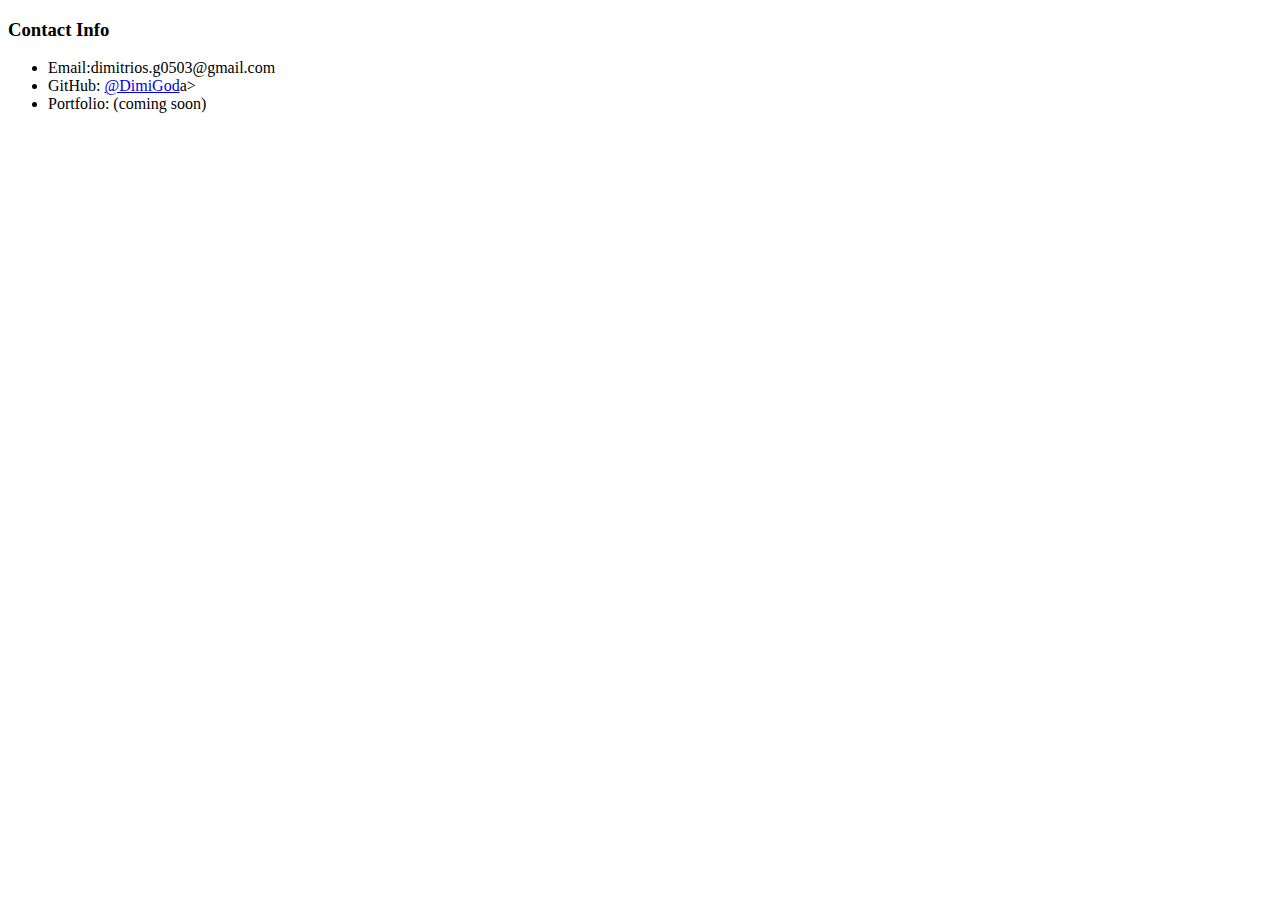
==== contact.html @ 52e7ef44 "added the html files and css for my portfolio to the .io folder to make it an interactive and viewab" ====
<!DOCTYPE html>
    <html lang="en">
        <h3>Contact Info</h3>
        
        <ul>
                <li>Email:dimitrios.g0503@gmail.com</li>
    
                <li>GitHub: <a href="https://github.com/DimiGod">@DimiGod</a>a></li>
    
                <li>Portfolio: (coming soon)</li>
    
            </ul>
    
            <br />
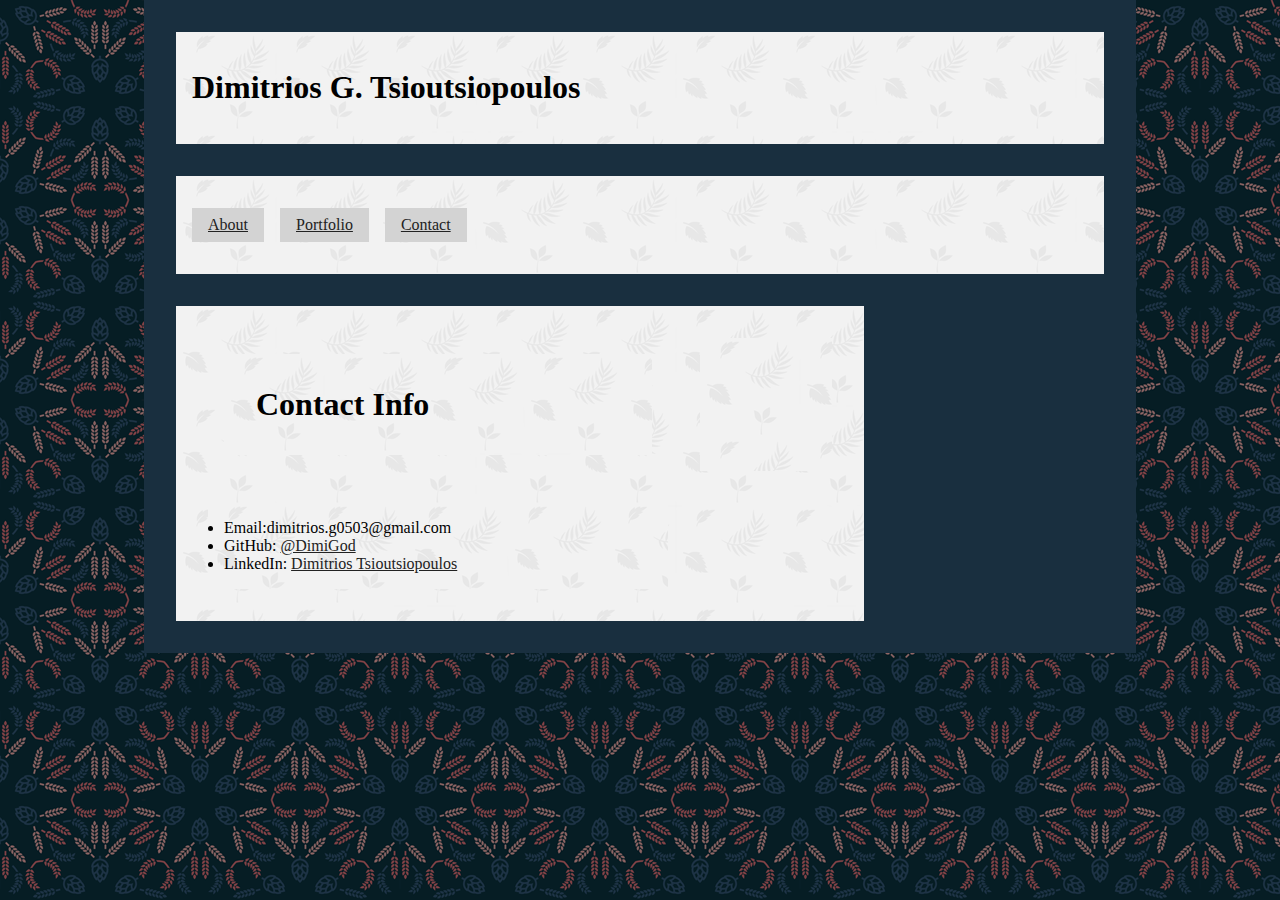
==== commit 63b19904: "updated the files from the previous repository" ====
--- a/contact.html
+++ b/contact.html
@@ -1,14 +1,41 @@
 <!DOCTYPE html>
-    <html lang="en">
-        <h3>Contact Info</h3>
+<html lang="en-us">
+
+<head>
+    <meta charset="utf-8"/>
+    <title>About Me</title>
+    <link rel="stylesheet" type="text/css" href="assets/css/style.css">
+    <link href="https://fonts.googleapis.com/css?family=Monoton|Press+Start+2P&display=swap" rel="stylesheet">
+    <meta name="description" content="Profile with descriptions for Dimitrios Tsioutsiopoulos">
+    <meta name="author" content="Dimitrios Tsioutsiopoulos">
+
+</head>
+
+<body>
+    <div id="container">
+        <header>
+            <h1>Dimitrios G. Tsioutsiopoulos</h1>
+        </header>
+
+        <nav>
+            <ul>
+                <li><a href="index.html">About</a></li>
+                <li><a href="portfolio.html">Portfolio</a></li>
+                <li><a href="Contact.html">Contact</a></li>
+            </ul>
+        </nav>
+    <body>
+        <div id="container">
+        <h1>Contact Info</h1>
+        <p>
         
         <ul>
                 <li>Email:dimitrios.g0503@gmail.com</li>
     
-                <li>GitHub: <a href="https://github.com/DimiGod">@DimiGod</a>a></li>
+                <li>GitHub: <a href="https://github.com/DimiGod">@DimiGod</a></li>
     
-                <li>Portfolio: (coming soon)</li>
+                <li>LinkedIn: <a href="https://www.linkedin.com/in/tsioutsiopoulosd/">Dimitrios Tsioutsiopoulos</a></li>
     
-            </ul>
-    
-            <br />+        </ul>
+        </div>
+    </body>--- a/assets/css/style.css
+++ b/assets/css/style.css
@@ -0,0 +1,109 @@
+body{
+    padding: 0;
+    margin: 0;
+    background-image: url(../images/wheat.png); 
+}
+
+aside{
+    text-align: left;
+}
+
+figure{
+    float: right;
+    width: 11em;
+    margin-right: 0;
+    margin-top: 0;
+    margin-left: 1em;
+    margin-bottom: 1em;
+}
+
+figure img {
+    width:100%;
+}
+
+figure{
+    position: relative;
+}
+
+figcaption {
+    position: absolute;
+    bottom: 1.5em;
+    text-align: center;
+    width: 100%;
+    background-color: #eeeeee;
+    padding: 0.25em 0 0.25em 0;
+}
+
+nav ul {
+    list-style: none;
+    padding-left: 0;
+    display: flex;
+    flex-direction: row;
+    flex-wrap: wrap;
+    justify-content: flex-start;
+    align-items: center;
+}
+
+nav ul li {
+    background-color:lightgray;
+    margin-right: 1em;
+    padding: .5em 1em;
+}
+
+#container {
+    margin-left: auto;
+    margin-right: auto;
+    min-width: 25rem;
+    max-width: 60rem;
+    background-color:#192f3f;
+    padding: 1em;
+}
+
+#container > * {
+    background-image: url(../images/leaves-pattern.png);
+    margin: 1em;
+    padding: 1em;
+}
+
+#container > header {grid-area: header;}
+#container > nav {grid-area: nav;}
+#container > article {grid-area: article;}
+#container > aside {grid-area: aside;}
+#container > footer {grid-area: footer;}
+
+#container {
+    display: grid;
+    grid-template-columns: 75% 25%;
+    grid-template-rows: auto;
+    grid-template-areas:
+    "header header"
+    "nav nav"
+    "article aside"
+    "footer footer"
+}
+
+@media (max-width: 40em) {
+    #container{
+        display: grid;
+        grid-template-columns: 100%
+        grid-template-rows: auto;
+        grid-template-areas:
+            "header"
+            "nav"
+            "article"
+            "aside"
+            "footer"
+    }
+}
+
+a:link {
+    color: #222
+}
+a:visited {
+    color:#444
+}
+
+a:hover {
+    color: red
+}
+
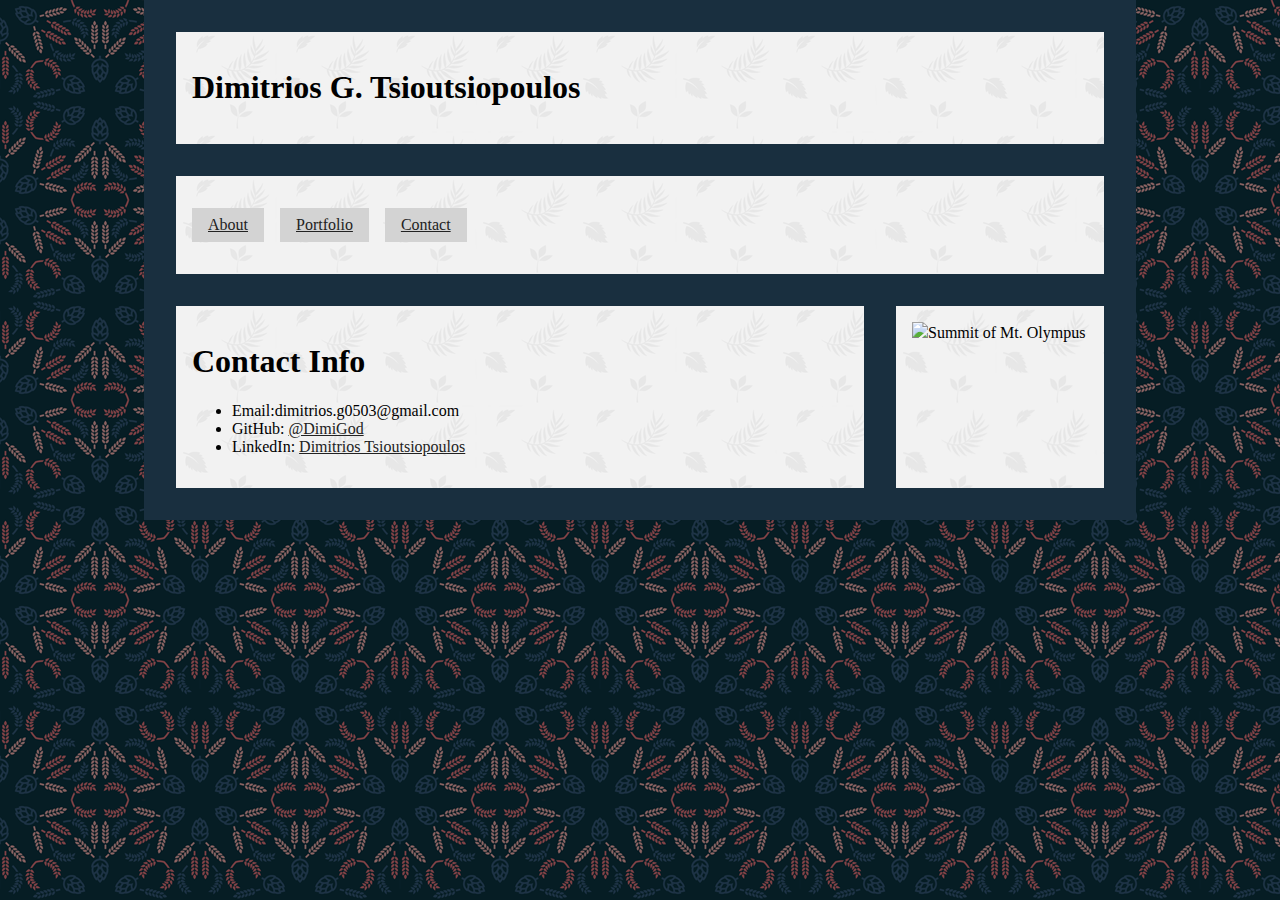
==== commit 7af82b89: "finalized the bio section of the html" ====
--- a/contact.html
+++ b/contact.html
@@ -25,7 +25,7 @@
             </ul>
         </nav>
     <body>
-        <div id="container">
+        <article>
         <h1>Contact Info</h1>
         <p>
         
@@ -37,5 +37,12 @@
                 <li>LinkedIn: <a href="https://www.linkedin.com/in/tsioutsiopoulosd/">Dimitrios Tsioutsiopoulos</a></li>
     
         </ul>
-        </div>
+    </article>
+    <aside>
+        <figure>
+            <img src="https://scontent.fzty2-1.fna.fbcdn.net/v/t1.0-9/37320866_1800210926693701_4704358282960044032_o.jpg?_nc_cat=102&_nc_oc=AQkQl_DXB8Iq90wrRCfJKsXwMhrkKJseLBy95P6CVucPhDVjs4g-3mWW28kraD6jI_o&_nc_ht=scontent.fzty2-1.fna&oh=6da26ab8d0a55a2cca213d9f458c856f&oe=5DC25090"
+            <figcaption>Summit of Mt. Olympus</figcaption>
+        </figure>
+    </aside>
+
     </body>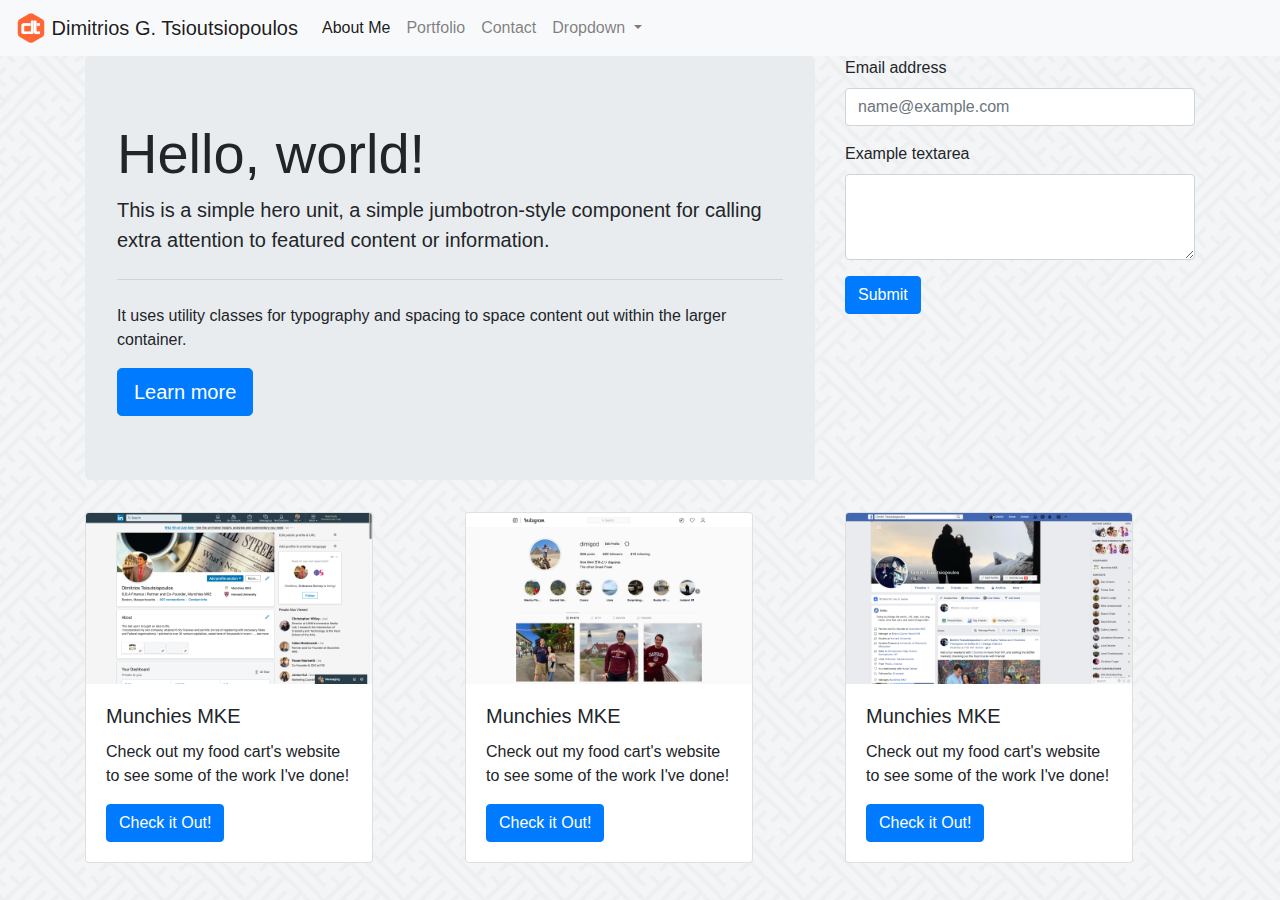
==== commit 31cbf0d4: "updated the new html sheets with bootstrap styling" ====
--- a/contact.html
+++ b/contact.html
@@ -2,47 +2,119 @@
 <html lang="en-us">
 
 <head>
-    <meta charset="utf-8"/>
-    <title>About Me</title>
-    <link rel="stylesheet" type="text/css" href="assets/css/style.css">
-    <link href="https://fonts.googleapis.com/css?family=Monoton|Press+Start+2P&display=swap" rel="stylesheet">
-    <meta name="description" content="Profile with descriptions for Dimitrios Tsioutsiopoulos">
-    <meta name="author" content="Dimitrios Tsioutsiopoulos">
+
+  <meta charset="UTF-8">
+  <title>Bootstrap Demo</title>
+
+
+  <link rel="stylesheet" href="https://maxcdn.bootstrapcdn.com/bootstrap/4.0.0/css/bootstrap.min.css">
+  <link rel="stylesheet" href="assets/stylesheet.css">
 
 </head>
 
 <body>
-    <div id="container">
-        <header>
-            <h1>Dimitrios G. Tsioutsiopoulos</h1>
-        </header>
+  <nav class="navbar navbar-expand-lg navbar-light bg-light">
+    <a class="navbar-brand" href="#">
+    <img src="assets/images/logo.png" width="30" height="30" class="d-inline-block align-top" alt="">
+      Dimitrios G. Tsioutsiopoulos
+    </a>
+    <button class="navbar-toggler" type="button" data-toggle="collapse" data-target="#navbarSupportedContent" aria-controls="navbarSupportedContent" aria-expanded="false" aria-label="Toggle navigation">
+    <span class="navbar-toggler-icon"></span>
+    </button>
+ <div class="collapse navbar-collapse" id="navbarSupportedContent">
+    <ul class="navbar-nav mr-auto">
+      <li class="nav-item active">
+        <a class="nav-link" href="index.html">About Me<span class="sr-only">(current)</span></a>
+      </li>
+      <li class="nav-item">
+        <a class="nav-link" href="portfolio.html">Portfolio</a>
+      </li>
+      </li>
+      <li class="nav-item">
+        <a class="nav-link" href="contact.html">Contact</a>
+      </li>
+      <li class="nav-item dropdown">
+        <a class="nav-link dropdown-toggle" href="#" id="navbarDropdown" role="button" data-toggle="dropdown" aria-haspopup="true" aria-expanded="false">
+          Dropdown
+        </a>
+        <div class="dropdown-menu" aria-labelledby="navbarDropdown">
+          <a class="dropdown-item" href="#">Action</a>
+          <a class="dropdown-item" href="#">Another action</a>
+          <div class="dropdown-divider"></div>
+          <a class="dropdown-item" href="#">Something else here</a>
+        </div>
+      </li>
+    </ul>
+ </div>
+</nav>
 
-        <nav>
-            <ul>
-                <li><a href="index.html">About</a></li>
-                <li><a href="portfolio.html">Portfolio</a></li>
-                <li><a href="Contact.html">Contact</a></li>
-            </ul>
-        </nav>
-    <body>
-        <article>
-        <h1>Contact Info</h1>
-        <p>
-        
-        <ul>
-                <li>Email:dimitrios.g0503@gmail.com</li>
+<div class="container">
+  <div class="row">
+    <div class="col-md-8">
+      <div class="jumbotron">
+        <h1 class="display-4">Hello, world!</h1>
+        <p class="lead">This is a simple hero unit, a simple jumbotron-style component for calling extra attention to featured content or information.</p>
+        <hr class="my-4">
+        <p>It uses utility classes for typography and spacing to space content out within the larger container.</p>
+        <a class="btn btn-primary btn-lg" href="#" role="button">Learn more</a>
+      </div>
+      
+    </div>
     
-                <li>GitHub: <a href="https://github.com/DimiGod">@DimiGod</a></li>
+    <div class="col-md-4">
+
+<form>
+  
+  <div class="form-group">
+    <label for="exampleFormControlInput1">Email address</label>
+    <input type="email" class="form-control" id="exampleFormControlInput1" placeholder="name@example.com">
+  </div>
+  <div class="form-group">
+    <label for="exampleFormControlTextarea1">Example textarea</label>
+    <textarea class="form-control" id="exampleFormControlTextarea1" rows="3"></textarea>
+  </div>
+  <button type="submit" class="btn btn-primary">Submit</button>
+</form>
     
-                <li>LinkedIn: <a href="https://www.linkedin.com/in/tsioutsiopoulosd/">Dimitrios Tsioutsiopoulos</a></li>
-    
-        </ul>
-    </article>
-    <aside>
-        <figure>
-            <img src="https://scontent.fzty2-1.fna.fbcdn.net/v/t1.0-9/37320866_1800210926693701_4704358282960044032_o.jpg?_nc_cat=102&_nc_oc=AQkQl_DXB8Iq90wrRCfJKsXwMhrkKJseLBy95P6CVucPhDVjs4g-3mWW28kraD6jI_o&_nc_ht=scontent.fzty2-1.fna&oh=6da26ab8d0a55a2cca213d9f458c856f&oe=5DC25090"
-            <figcaption>Summit of Mt. Olympus</figcaption>
-        </figure>
-    </aside>
+    </div>
+  </div>
 
-    </body>+  <div class="row">
+    <div class="col-md-4">
+      <div class="card" style="width: 18rem;">
+        <img src="assets/images/linkedin2.png" class="card-img-top" alt="Munchies MKE Image">
+        <div class="card-body">
+          <h5 class="card-title">Munchies MKE</h5>
+          <p class="card-text">Check out my food cart's website to see some of the work I've done!</p>
+          <a href="https://www.munchiesmke.com/" class="btn btn-primary">Check it Out!</a>
+        </div>
+      </div>
+    </div>
+    <div class="col-md-4">
+      <div class="card" style="width: 18rem;">
+        <img src="assets/images/instagram2.png" class="card-img-top" alt="Munchies MKE Image">
+        <div class="card-body">
+          <h5 class="card-title">Munchies MKE</h5>
+          <p class="card-text">Check out my food cart's website to see some of the work I've done!</p>
+          <a href="https://www.munchiesmke.com/" class="btn btn-primary">Check it Out!</a>
+        </div>
+      </div>
+    </div>
+    <div class="col-md-4">
+      <div class="card" style="width: 18rem;">
+        <img src="assets/images/facebook2.png" class="card-img-top" alt="Munchies MKE Image">
+        <div class="card-body">
+          <h5 class="card-title">Munchies MKE</h5>
+          <p class="card-text">Check out my food cart's website to see some of the work I've done!</p>
+          <a href="https://www.munchiesmke.com/" class="btn btn-primary">Check it Out!</a>
+        </div>
+      </div>
+    </div>
+
+  </div>
+</div>    
+
+
+</body>
+</html>
+    --- a/assets/stylesheet.css
+++ b/assets/stylesheet.css
@@ -0,0 +1,3 @@
+body{
+    background-image: url(images/interlaced.png)
+}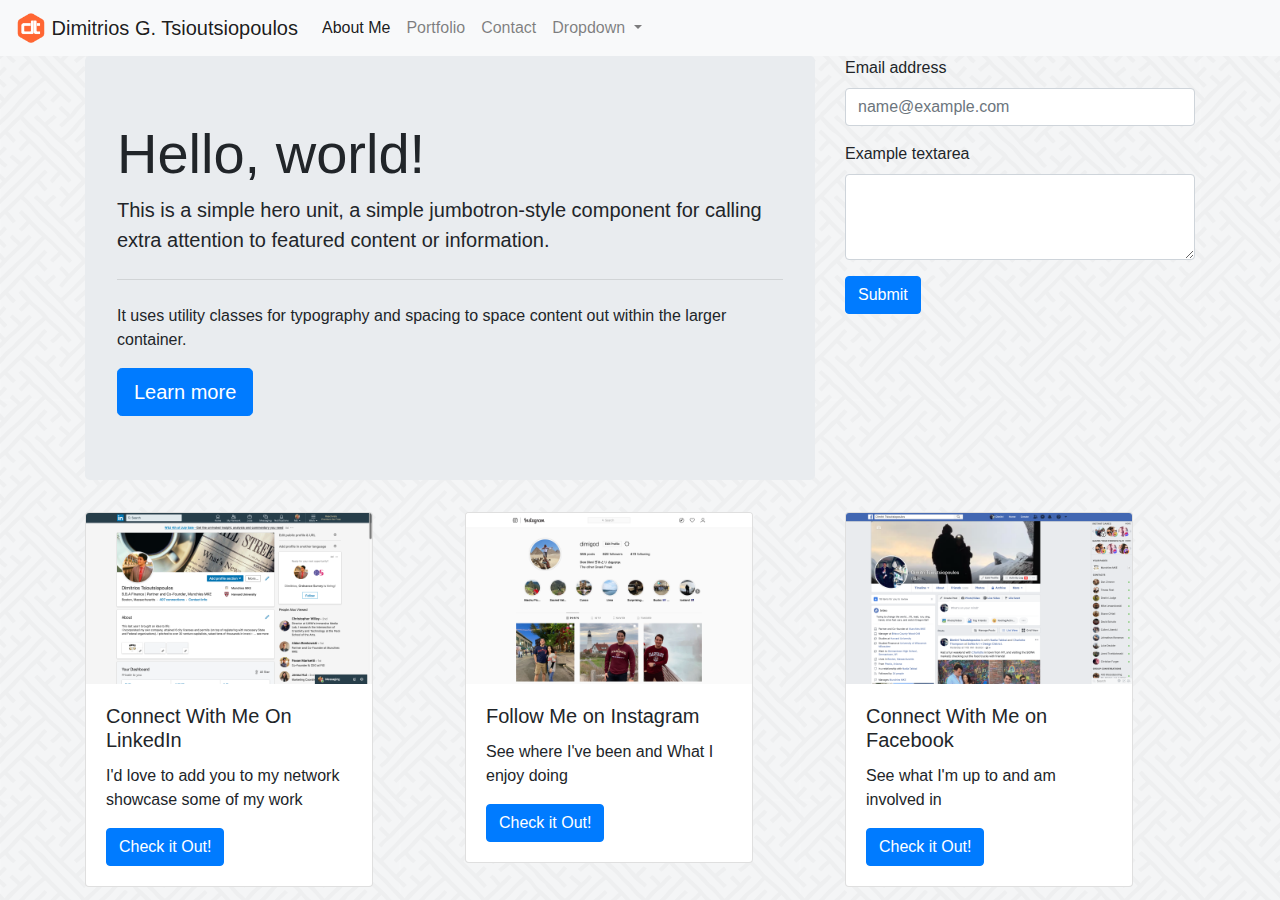
==== commit 728dc9fc: "added text to the social media buttons on the contact page" ====
--- a/contact.html
+++ b/contact.html
@@ -4,7 +4,7 @@
 <head>
 
   <meta charset="UTF-8">
-  <title>Bootstrap Demo</title>
+  <title>Portfolio</title>
 
 
   <link rel="stylesheet" href="https://maxcdn.bootstrapcdn.com/bootstrap/4.0.0/css/bootstrap.min.css">
@@ -84,8 +84,8 @@
       <div class="card" style="width: 18rem;">
         <img src="assets/images/linkedin2.png" class="card-img-top" alt="Munchies MKE Image">
         <div class="card-body">
-          <h5 class="card-title">Munchies MKE</h5>
-          <p class="card-text">Check out my food cart's website to see some of the work I've done!</p>
+          <h5 class="card-title">Connect With Me On LinkedIn</h5>
+          <p class="card-text">I'd love to add you to my network showcase some of my work</p>
           <a href="https://www.munchiesmke.com/" class="btn btn-primary">Check it Out!</a>
         </div>
       </div>
@@ -94,8 +94,8 @@
       <div class="card" style="width: 18rem;">
         <img src="assets/images/instagram2.png" class="card-img-top" alt="Munchies MKE Image">
         <div class="card-body">
-          <h5 class="card-title">Munchies MKE</h5>
-          <p class="card-text">Check out my food cart's website to see some of the work I've done!</p>
+          <h5 class="card-title">Follow Me on Instagram</h5>
+          <p class="card-text">See where I've been and What I enjoy doing</p>
           <a href="https://www.munchiesmke.com/" class="btn btn-primary">Check it Out!</a>
         </div>
       </div>
@@ -104,8 +104,8 @@
       <div class="card" style="width: 18rem;">
         <img src="assets/images/facebook2.png" class="card-img-top" alt="Munchies MKE Image">
         <div class="card-body">
-          <h5 class="card-title">Munchies MKE</h5>
-          <p class="card-text">Check out my food cart's website to see some of the work I've done!</p>
+          <h5 class="card-title">Connect With Me on Facebook</h5>
+          <p class="card-text">See what I'm up to and am involved in</p>
           <a href="https://www.munchiesmke.com/" class="btn btn-primary">Check it Out!</a>
         </div>
       </div>
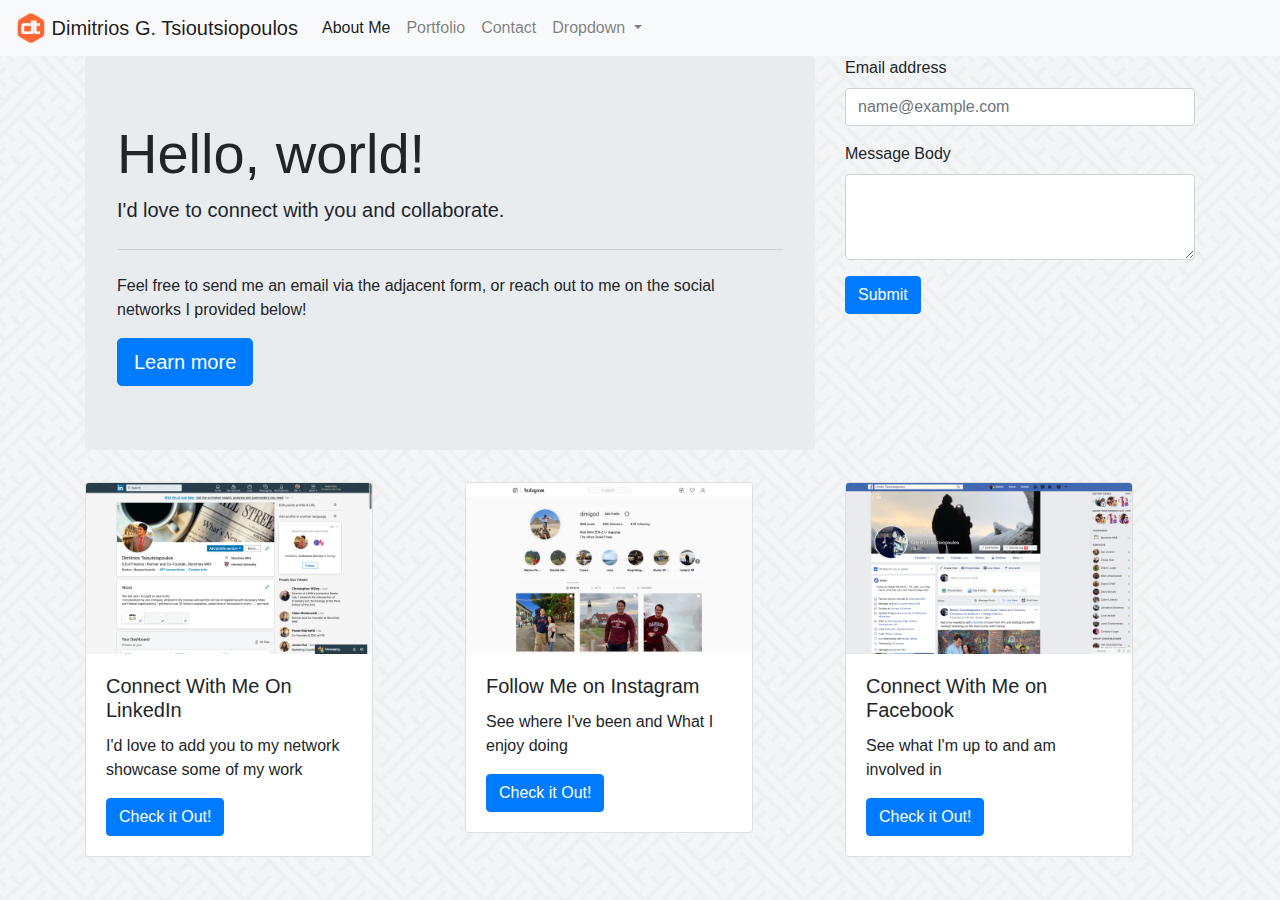
==== commit 5a39d417: "added text to contact jumbotron" ====
--- a/contact.html
+++ b/contact.html
@@ -53,9 +53,9 @@
     <div class="col-md-8">
       <div class="jumbotron">
         <h1 class="display-4">Hello, world!</h1>
-        <p class="lead">This is a simple hero unit, a simple jumbotron-style component for calling extra attention to featured content or information.</p>
+        <p class="lead">I'd love to connect with you and collaborate.</p>
         <hr class="my-4">
-        <p>It uses utility classes for typography and spacing to space content out within the larger container.</p>
+        <p>Feel free to send me an email via the adjacent form, or reach out to me on the social networks I provided below!</p>
         <a class="btn btn-primary btn-lg" href="#" role="button">Learn more</a>
       </div>
       
@@ -70,7 +70,7 @@
     <input type="email" class="form-control" id="exampleFormControlInput1" placeholder="name@example.com">
   </div>
   <div class="form-group">
-    <label for="exampleFormControlTextarea1">Example textarea</label>
+    <label for="exampleFormControlTextarea1">Message Body</label>
     <textarea class="form-control" id="exampleFormControlTextarea1" rows="3"></textarea>
   </div>
   <button type="submit" class="btn btn-primary">Submit</button>
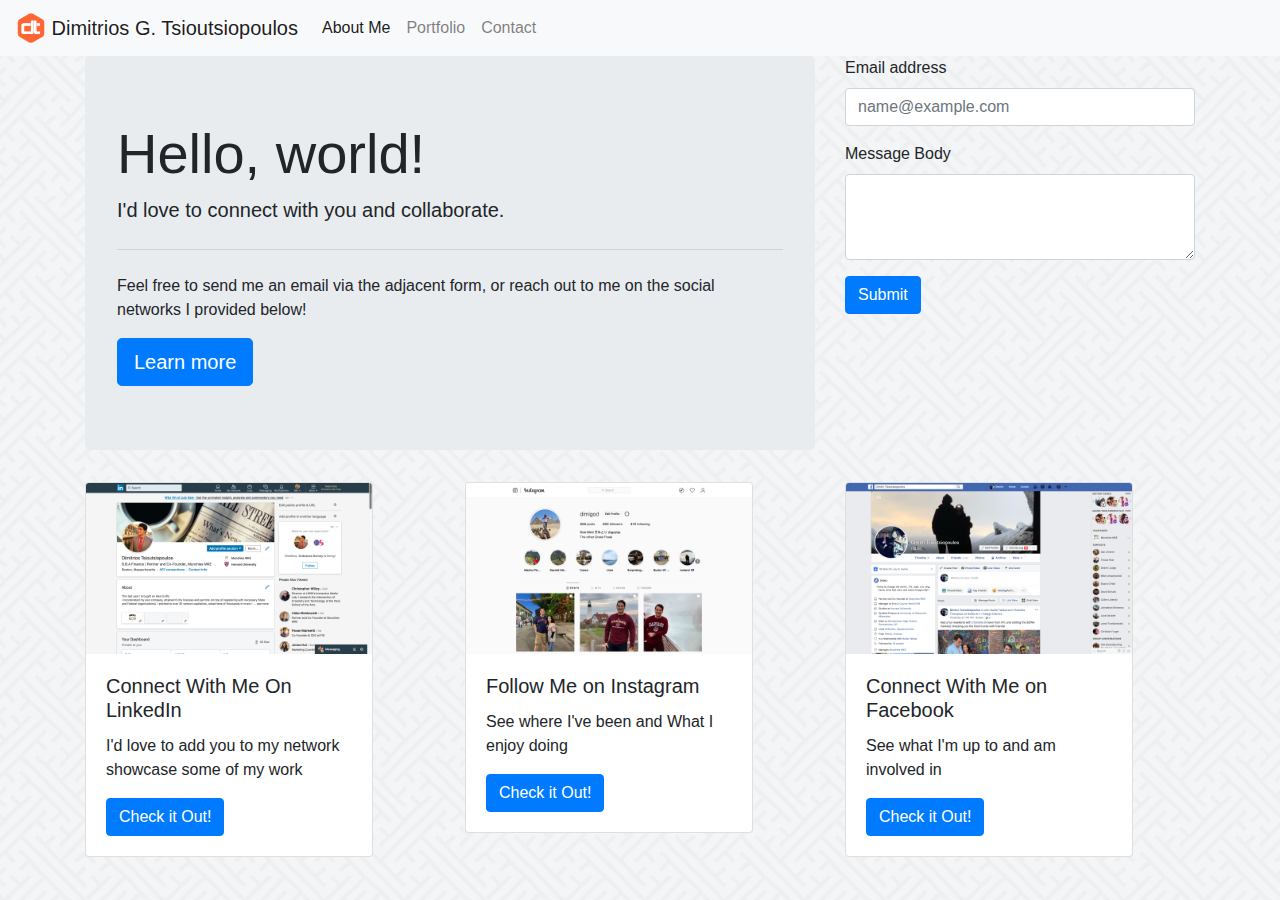
==== commit 29113b44: "deleted the code for the nav dropdown button" ====
--- a/contact.html
+++ b/contact.html
@@ -32,17 +32,6 @@
       </li>
       <li class="nav-item">
         <a class="nav-link" href="contact.html">Contact</a>
-      </li>
-      <li class="nav-item dropdown">
-        <a class="nav-link dropdown-toggle" href="#" id="navbarDropdown" role="button" data-toggle="dropdown" aria-haspopup="true" aria-expanded="false">
-          Dropdown
-        </a>
-        <div class="dropdown-menu" aria-labelledby="navbarDropdown">
-          <a class="dropdown-item" href="#">Action</a>
-          <a class="dropdown-item" href="#">Another action</a>
-          <div class="dropdown-divider"></div>
-          <a class="dropdown-item" href="#">Something else here</a>
-        </div>
       </li>
     </ul>
  </div>
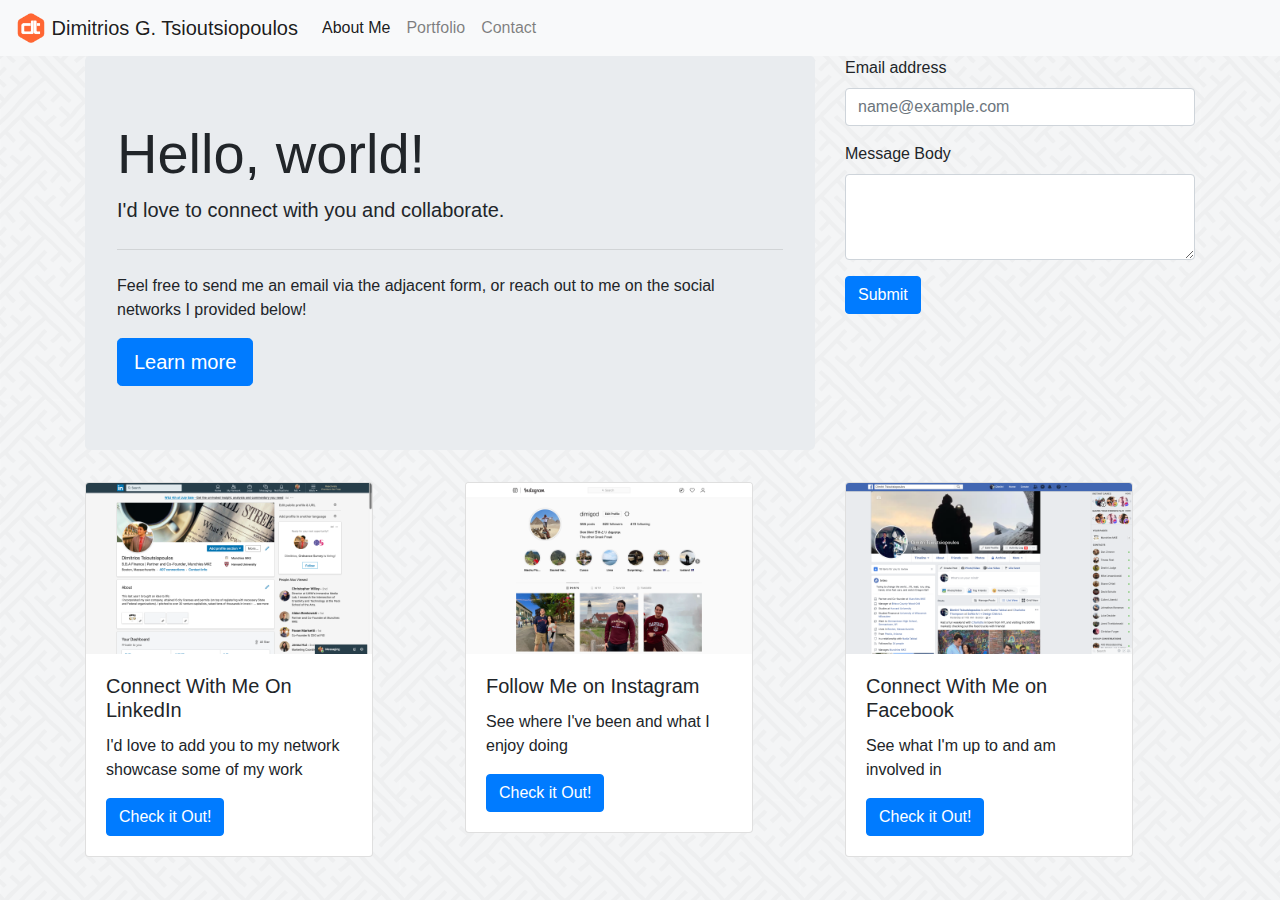
==== commit 2d1e0015: "fixed gramatical error on contact page" ====
--- a/contact.html
+++ b/contact.html
@@ -84,7 +84,7 @@
         <img src="assets/images/instagram2.png" class="card-img-top" alt="Munchies MKE Image">
         <div class="card-body">
           <h5 class="card-title">Follow Me on Instagram</h5>
-          <p class="card-text">See where I've been and What I enjoy doing</p>
+          <p class="card-text">See where I've been and what I enjoy doing</p>
           <a href="https://www.munchiesmke.com/" class="btn btn-primary">Check it Out!</a>
         </div>
       </div>
